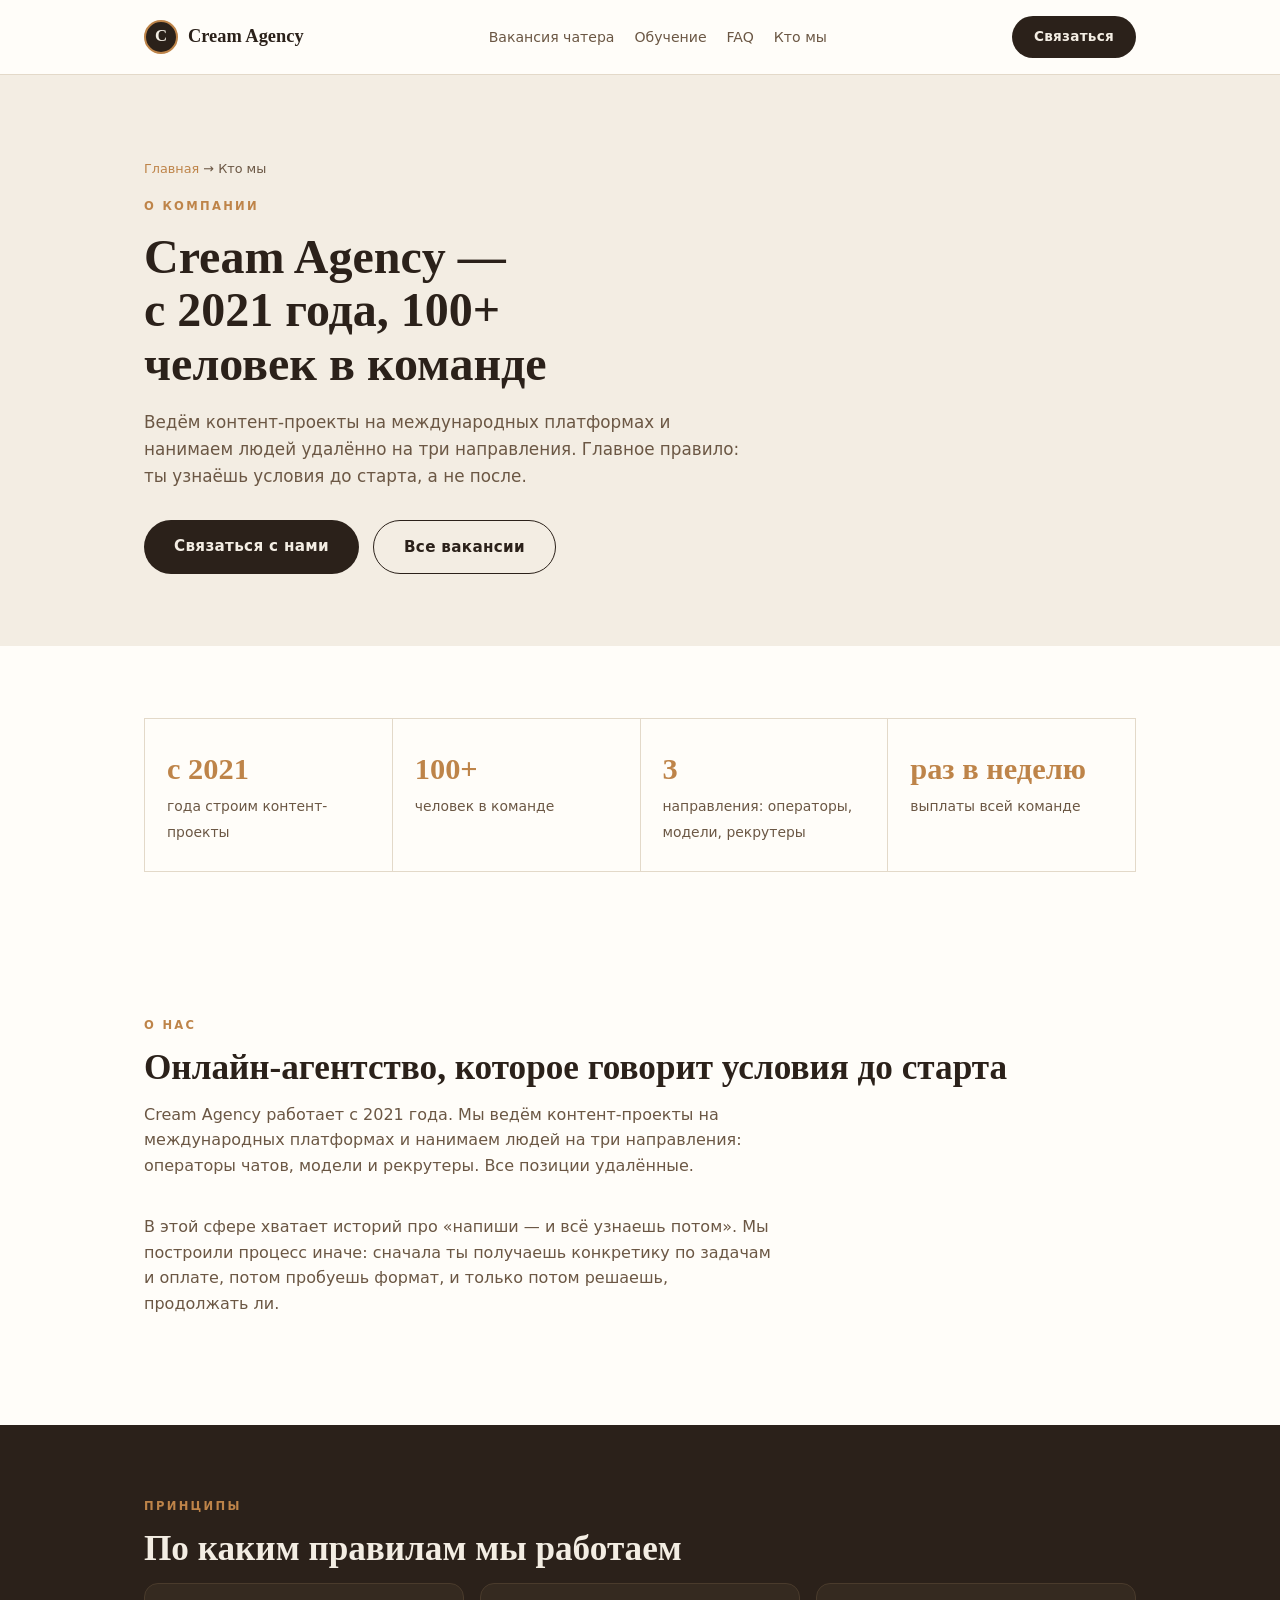
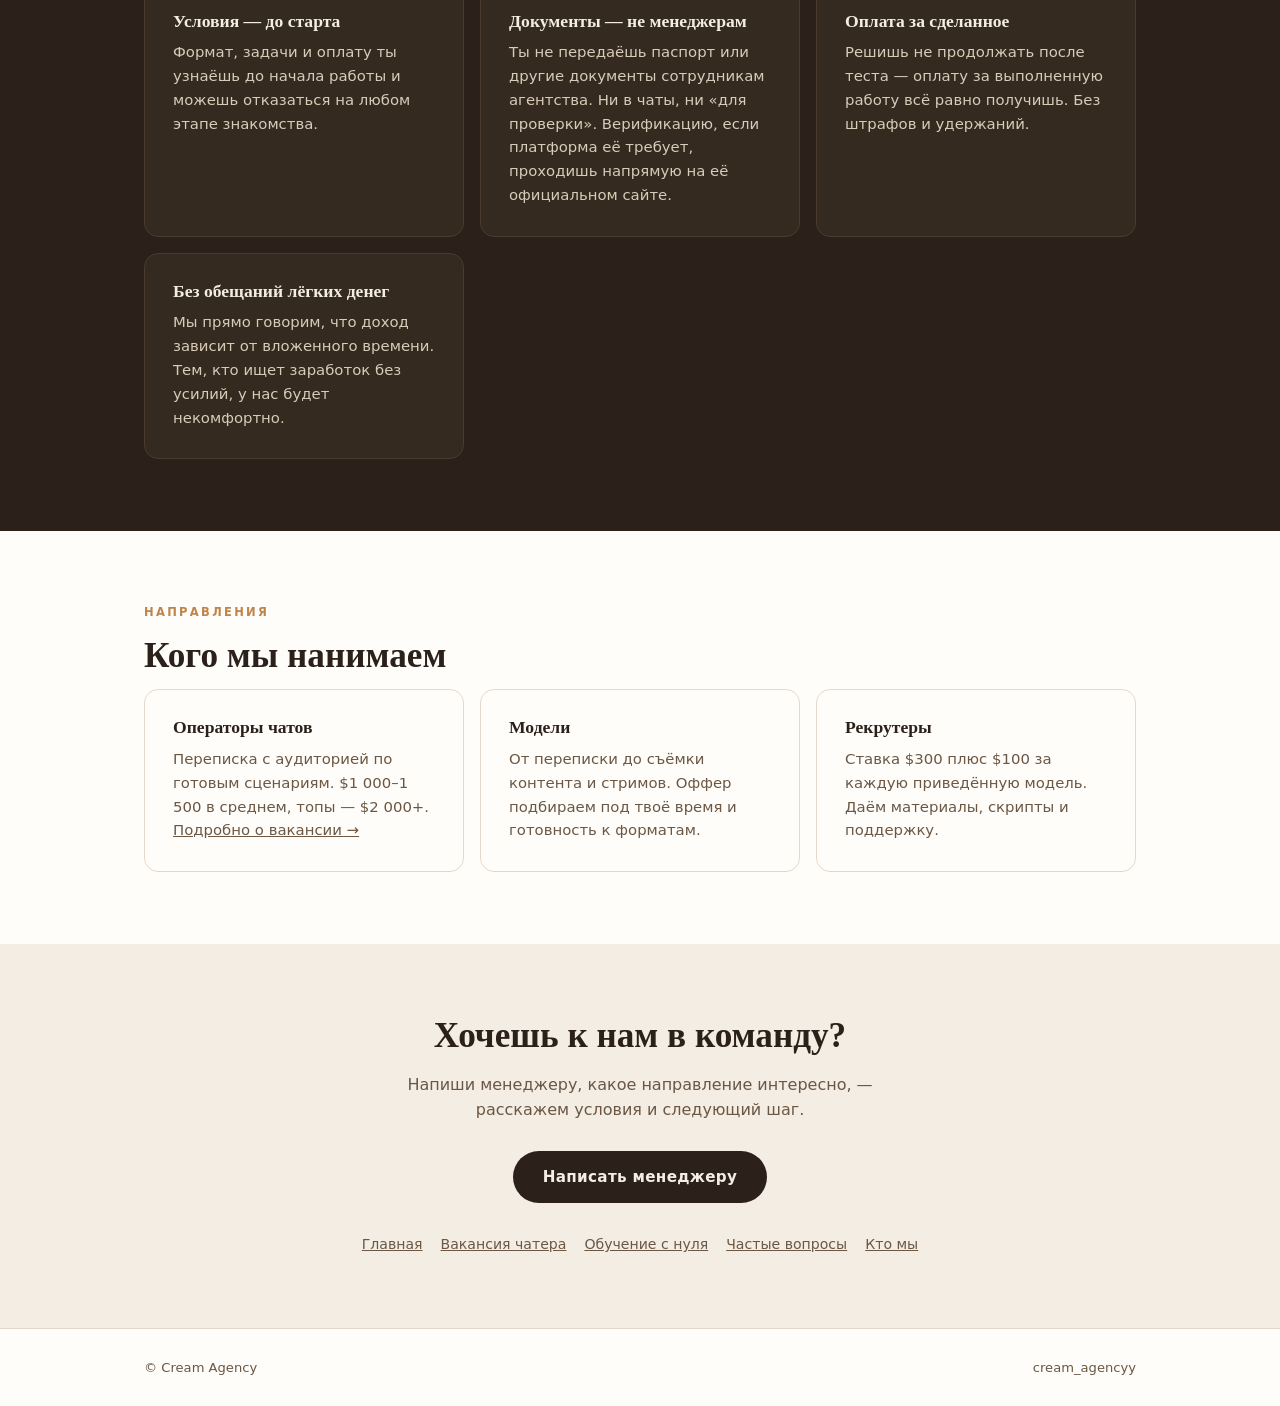
==== about/index.html @ 7ee2bc45 "Add real favicon files and 4 sitelink landing pages Google ignores data: URI favicons in search resu" ====
<!doctype html>
<html lang="ru">
<head>
<meta charset="utf-8">
<meta name="viewport" content="width=device-width, initial-scale=1">
<title>Кто мы — Cream Agency, онлайн-агентство с 2021 года</title>
<meta name="description" content="Cream Agency работает с 2021 года, в команде 100+ человек. Нанимаем операторов чатов, моделей и рекрутеров удалённо. Условия называем до старта работы.">
<link rel="canonical" href="https://creamagencyy.com/about/">
<meta property="og:type" content="website">
<meta property="og:url" content="https://creamagencyy.com/about/">
<meta property="og:title" content="Кто мы — Cream Agency">
<meta property="og:description" content="С 2021 года, 100+ человек в команде. Условия называем до старта, документы через агентство не проходят.">
<meta property="og:image" content="https://creamagencyy.com/og-image.png">
<meta name="twitter:card" content="summary">
<link rel="icon" href="/favicon.ico" sizes="any">
<link rel="icon" type="image/png" sizes="96x96" href="/favicon-96.png">
<link rel="apple-touch-icon" href="/apple-touch-icon.png">
<!-- Meta Pixel -->
<script>
!function(f,b,e,v,n,t,s)
{if(f.fbq)return;n=f.fbq=function(){n.callMethod?
n.callMethod.apply(n,arguments):n.queue.push(arguments)};
if(!f._fbq)f._fbq=n;n.push=n;n.loaded=!0;n.version='2.0';
n.queue=[];t=b.createElement(e);t.async=!0;
t.src=v;s=b.getElementsByTagName(e)[0];
s.parentNode.insertBefore(t,s)}(window,document,'script',
'https://connect.facebook.net/en_US/fbevents.js');
fbq('init', '1474831437740083');
fbq('track', 'PageView');
</script>
<noscript><img height="1" width="1" style="display:none" src="https://www.facebook.com/tr?id=1474831437740083&ev=PageView&noscript=1"></noscript>
<!-- End Meta Pixel -->
<!-- Google tag (gtag.js) -->
<script async src="https://www.googletagmanager.com/gtag/js?id=AW-18394571169"></script>
<script>
  window.dataLayer = window.dataLayer || [];
  function gtag(){dataLayer.push(arguments);}
  gtag('js', new Date());
  gtag('config', 'AW-18394571169');
</script>
<!-- End Google tag -->
<link rel="stylesheet" href="/assets/page.css">
</head>
<body>

<header>
  <div class="nav">
    <a class="logo" href="/"><span class="c">C</span>Cream Agency</a>
    <nav>
      <a href="/vacancy/">Вакансия чатера</a>
      <a href="/training/">Обучение</a>
      <a href="/faq/">FAQ</a>
      <a href="/about/">Кто мы</a>
    </nav>
    <a class="btn" href="https://t.me/crystaliiiikkm" target="_blank" rel="noopener" style="padding:10px 22px; font-size:.85rem;" data-meta-event="lead" data-btn="Связаться" data-loc="header" data-dest="telegram">Связаться</a>
  </div>
</header>

<section class="hero">
  <div class="wrap">
    <div class="crumbs"><a href="/">Главная</a> → Кто мы</div>
    <div class="eyebrow">О компании</div>
    <h1>Cream Agency — с 2021 года, 100+ человек в команде</h1>
    <p>Ведём контент-проекты на международных платформах и нанимаем людей удалённо на три направления. Главное правило: ты узнаёшь условия до старта, а не после.</p>
    <div class="cta">
      <a class="btn" href="https://t.me/crystaliiiikkm" target="_blank" rel="noopener" data-meta-event="lead" data-btn="Связаться с нами" data-loc="hero" data-dest="telegram">Связаться с нами</a>
      <a class="btn ghost" href="/#jobs">Все вакансии</a>
    </div>
  </div>
</section>

<section>
  <div class="wrap">
    <div class="stats">
      <div class="stat"><b>с 2021</b><span>года строим контент-проекты</span></div>
      <div class="stat"><b>100+</b><span>человек в команде</span></div>
      <div class="stat"><b>3</b><span>направления: операторы, модели, рекрутеры</span></div>
      <div class="stat"><b>раз в неделю</b><span>выплаты всей команде</span></div>
    </div>
  </div>
</section>

<section>
  <div class="wrap">
    <div class="eyebrow">О нас</div>
    <h2>Онлайн-агентство, которое говорит условия до старта</h2>
    <p class="lead">Cream Agency работает с 2021 года. Мы ведём контент-проекты на международных платформах и нанимаем людей на три направления: операторы чатов, модели и рекрутеры. Все позиции удалённые.</p>
    <p class="lead">В этой сфере хватает историй про «напиши — и всё узнаешь потом». Мы построили процесс иначе: сначала ты получаешь конкретику по задачам и оплате, потом пробуешь формат, и только потом решаешь, продолжать ли.</p>
  </div>
</section>

<section class="dark">
  <div class="wrap">
    <div class="eyebrow">Принципы</div>
    <h2>По каким правилам мы работаем</h2>
    <div class="cards">
      <div class="card">
        <h3>Условия — до старта</h3>
        <p>Формат, задачи и оплату ты узнаёшь до начала работы и можешь отказаться на любом этапе знакомства.</p>
      </div>
      <div class="card">
        <h3>Документы — не менеджерам</h3>
        <p>Ты не передаёшь паспорт или другие документы сотрудникам агентства. Ни в чаты, ни «для проверки». Верификацию, если платформа её требует, проходишь напрямую на её официальном сайте.</p>
      </div>
      <div class="card">
        <h3>Оплата за сделанное</h3>
        <p>Решишь не продолжать после теста — оплату за выполненную работу всё равно получишь. Без штрафов и удержаний.</p>
      </div>
      <div class="card">
        <h3>Без обещаний лёгких денег</h3>
        <p>Мы прямо говорим, что доход зависит от вложенного времени. Тем, кто ищет заработок без усилий, у нас будет некомфортно.</p>
      </div>
    </div>
  </div>
</section>

<section>
  <div class="wrap">
    <div class="eyebrow">Направления</div>
    <h2>Кого мы нанимаем</h2>
    <div class="cards">
      <div class="card"><h3>Операторы чатов</h3><p>Переписка с аудиторией по готовым сценариям. $1 000–1 500 в среднем, топы — $2 000+. <a href="/vacancy/">Подробно о вакансии →</a></p></div>
      <div class="card"><h3>Модели</h3><p>От переписки до съёмки контента и стримов. Оффер подбираем под твоё время и готовность к форматам.</p></div>
      <div class="card"><h3>Рекрутеры</h3><p>Ставка $300 плюс $100 за каждую приведённую модель. Даём материалы, скрипты и поддержку.</p></div>
    </div>
  </div>
</section>

<section class="final">
  <div class="wrap">
    <h2>Хочешь к нам в команду?</h2>
    <p>Напиши менеджеру, какое направление интересно, — расскажем условия и следующий шаг.</p>
    <a class="btn" href="https://t.me/crystaliiiikkm" target="_blank" rel="noopener" data-meta-event="lead" data-btn="Написать менеджеру" data-loc="final" data-dest="telegram">Написать менеджеру</a>
    <div class="links">
      <a href="/">Главная</a>
      <a href="/vacancy/">Вакансия чатера</a>
      <a href="/training/">Обучение с нуля</a>
      <a href="/faq/">Частые вопросы</a>
      <a href="/about/">Кто мы</a>
    </div>
  </div>
</section>

<footer>
  <div class="wrap">
    <span>© Cream Agency</span>
    <span>cream_agencyy</span>
  </div>
</footer>

<div class="mobilebar"><a class="btn" href="https://t.me/crystaliiiikkm" target="_blank" rel="noopener" data-meta-event="lead" data-btn="Написать менеджеру в Telegram" data-loc="mobilebar" data-dest="telegram">Написать менеджеру в Telegram</a></div>

<script>
(function(){
  var LEAD_KEY = 'cream_lead_sent';
  var ADS_KEY = 'cream_ads_conv_sent';
  var ADS_SEND_TO = 'AW-18394571169/a4uWCIO2juMcEKHDm8NE';

  function alreadySent(key){
    try { return sessionStorage.getItem(key) === '1'; } catch(err) { return false; }
  }
  function markSent(key){
    try { sessionStorage.setItem(key, '1'); } catch(err) {}
  }

  document.addEventListener('click', function(e){
    var el = e.target.closest('[data-meta-event="lead"]');
    if(!el) return;
    var params = {
      content_name: el.getAttribute('data-btn') || '',
      button_location: el.getAttribute('data-loc') || '',
      destination: el.getAttribute('data-dest') || ''
    };

    if(typeof fbq === 'function'){
      if(!alreadySent(LEAD_KEY)){
        fbq('track', 'Lead', params);
        markSent(LEAD_KEY);
      }
      fbq('trackCustom', 'CTAClick', params);
    }

    if(typeof gtag === 'function' && !alreadySent(ADS_KEY)){
      gtag('event', 'conversion', {
        send_to: ADS_SEND_TO,
        value: 50,
        currency: 'PLN'
      });
      markSent(ADS_KEY);
    }
  });
})();
</script>

</body>
</html>
---- assets/page.css ----
:root{
  --cream:#F3EDE3; --milk:#FFFDF9; --espresso:#2B211A; --caramel:#BE8449; --cocoa:#6B5744; --line:#E3D9C9;
}
*{box-sizing:border-box; margin:0;}
html{scroll-behavior:smooth;}
body{background:var(--milk); color:var(--espresso); font-family:"Segoe UI",system-ui,sans-serif; line-height:1.6;}
h1,h2,h3{font-family:Georgia,"Times New Roman",serif; line-height:1.12; text-wrap:balance; font-weight:600;}
a{color:inherit;}
.wrap{max-width:1040px; margin:0 auto; padding:0 24px;}
.eyebrow{font-size:.72rem; letter-spacing:.2em; text-transform:uppercase; color:var(--caramel); font-weight:700; margin-bottom:14px;}
.btn{display:inline-block; background:var(--espresso); color:var(--cream); padding:14px 30px; border-radius:999px; text-decoration:none; font-weight:600; font-size:.95rem; letter-spacing:.02em; transition:opacity .15s;}
.btn:hover{opacity:.85;}
.btn.ghost{background:transparent; color:var(--espresso); border:1.5px solid var(--espresso);}
section{padding:72px 0;}
h2{font-size:clamp(1.6rem,3.5vw,2.2rem); margin-bottom:14px;}
.lead{color:var(--cocoa); max-width:62ch; margin-bottom:36px;}

header{position:sticky; top:0; background:rgba(255,253,249,.93); backdrop-filter:blur(8px); border-bottom:1px solid var(--line); z-index:10;}
.nav{display:flex; align-items:center; justify-content:space-between; padding:16px 24px; max-width:1040px; margin:0 auto;}
.logo{display:flex; align-items:center; gap:10px; font-family:Georgia,serif; font-size:1.15rem; font-weight:700; text-decoration:none;}
.logo .c{width:34px; height:34px; border-radius:50%; background:var(--espresso); color:var(--cream); display:flex; align-items:center; justify-content:center; font-size:1.05rem; border:2px solid var(--caramel);}
.nav nav{display:flex; gap:20px; font-size:.88rem;}
.nav nav a{text-decoration:none; color:var(--cocoa);}
.nav nav a:hover{color:var(--espresso);}
@media (max-width:720px){ .nav nav{display:none;} }

.hero{background:var(--cream); padding:84px 0 72px;}
.hero h1{font-size:clamp(2rem,5vw,3rem); max-width:20ch; margin-bottom:18px;}
.hero p{font-size:1.05rem; max-width:58ch; color:var(--cocoa); margin-bottom:30px;}
.crumbs{font-size:.8rem; color:var(--cocoa); margin-bottom:18px;}
.crumbs a{color:var(--caramel); text-decoration:none;}
.cta{display:flex; gap:14px; flex-wrap:wrap;}

.stats{display:grid; grid-template-columns:repeat(auto-fit,minmax(190px,1fr)); gap:1px; background:var(--line); border:1px solid var(--line);}
.stat{background:var(--milk); padding:26px 22px;}
.stat b{display:block; font-family:Georgia,serif; font-size:1.9rem; color:var(--caramel); font-variant-numeric:tabular-nums;}
.stat span{font-size:.87rem; color:var(--cocoa);}

.cards{display:grid; grid-template-columns:repeat(auto-fit,minmax(280px,1fr)); gap:16px;}
.card{border:1px solid var(--line); border-radius:14px; padding:28px; background:var(--milk);}
.card.tint{background:var(--cream);}
.card h3{font-size:1.1rem; margin-bottom:10px;}
.card p{font-size:.93rem; color:var(--cocoa);}
.card ul{padding-left:18px; display:grid; gap:8px; font-size:.93rem; color:var(--cocoa); margin-top:10px;}

.steps{display:grid; grid-template-columns:repeat(auto-fit,minmax(190px,1fr)); gap:14px; counter-reset:step;}
.step{background:var(--cream); border-radius:14px; padding:24px; counter-increment:step;}
.step::before{content:"0" counter(step); font-family:Georgia,serif; font-size:1.8rem; color:var(--caramel); display:block; margin-bottom:8px;}
.step h3{font-size:1rem; margin-bottom:6px;}
.step p{font-size:.87rem; color:var(--cocoa);}

.dark{background:var(--espresso); color:var(--cream);}
.dark .eyebrow{color:var(--caramel);}
.dark .lead{color:#C9B8A4;}
.dark .card{background:#352A20; border-color:#4A3B2C;}
.dark .card p,.dark .card ul{color:#D8CBB8;}

.faq{max-width:760px;}
details{border-bottom:1px solid var(--line); padding:16px 0;}
summary{cursor:pointer; font-weight:600; font-size:1rem; list-style:none; display:flex; justify-content:space-between; gap:14px;}
summary::-webkit-details-marker{display:none;}
summary::after{content:"+"; font-family:Georgia,serif; color:var(--caramel); font-size:1.3rem; line-height:1;}
details[open] summary::after{content:"\2013";}
details p{margin-top:10px; color:var(--cocoa); font-size:.93rem; max-width:64ch;}

.final{background:var(--cream); text-align:center;}
.final h2{max-width:24ch; margin:0 auto 16px;}
.final p{max-width:52ch; margin:0 auto 28px; color:var(--cocoa);}
.links{display:flex; gap:18px; flex-wrap:wrap; justify-content:center; margin-top:30px; font-size:.88rem;}
.links a{color:var(--cocoa);}
footer{padding:28px 0; border-top:1px solid var(--line); font-size:.82rem; color:var(--cocoa);}
footer .wrap{display:flex; justify-content:space-between; gap:14px; flex-wrap:wrap;}

.mobilebar{display:none;}
@media (max-width:640px){
  section{padding:50px 0;}
  .wrap{padding:0 18px;}
  .hero{padding:56px 0 48px;}
  .hero h1{font-size:1.9rem;}
  .hero p{font-size:.98rem;}
  h2{font-size:1.45rem;}
  .lead{margin-bottom:26px; font-size:.95rem;}
  .cta{flex-direction:column;}
  .cta .btn{text-align:center; width:100%; padding:15px 20px;}
  .stats{grid-template-columns:1fr 1fr;}
  .stat{padding:18px 16px;}
  .stat b{font-size:1.45rem;}
  .stat span{font-size:.8rem;}
  .card{padding:22px;}
  .steps{grid-template-columns:1fr;}
  .step{display:grid; grid-template-columns:auto 1fr; gap:4px 16px; align-items:start; padding:18px 20px;}
  .step::before{grid-row:1 / span 2; font-size:1.5rem; margin:0;}
  .nav{padding:12px 18px;}
  .nav > .btn{display:none;}
  summary{font-size:.95rem;}
  body{padding-bottom:74px;}
  .mobilebar{display:block; position:fixed; left:0; right:0; bottom:0; z-index:20; background:rgba(255,253,249,.95); backdrop-filter:blur(8px); border-top:1px solid var(--line); padding:12px 18px;}
  .mobilebar .btn{display:block; text-align:center; width:100%; padding:14px;}
}
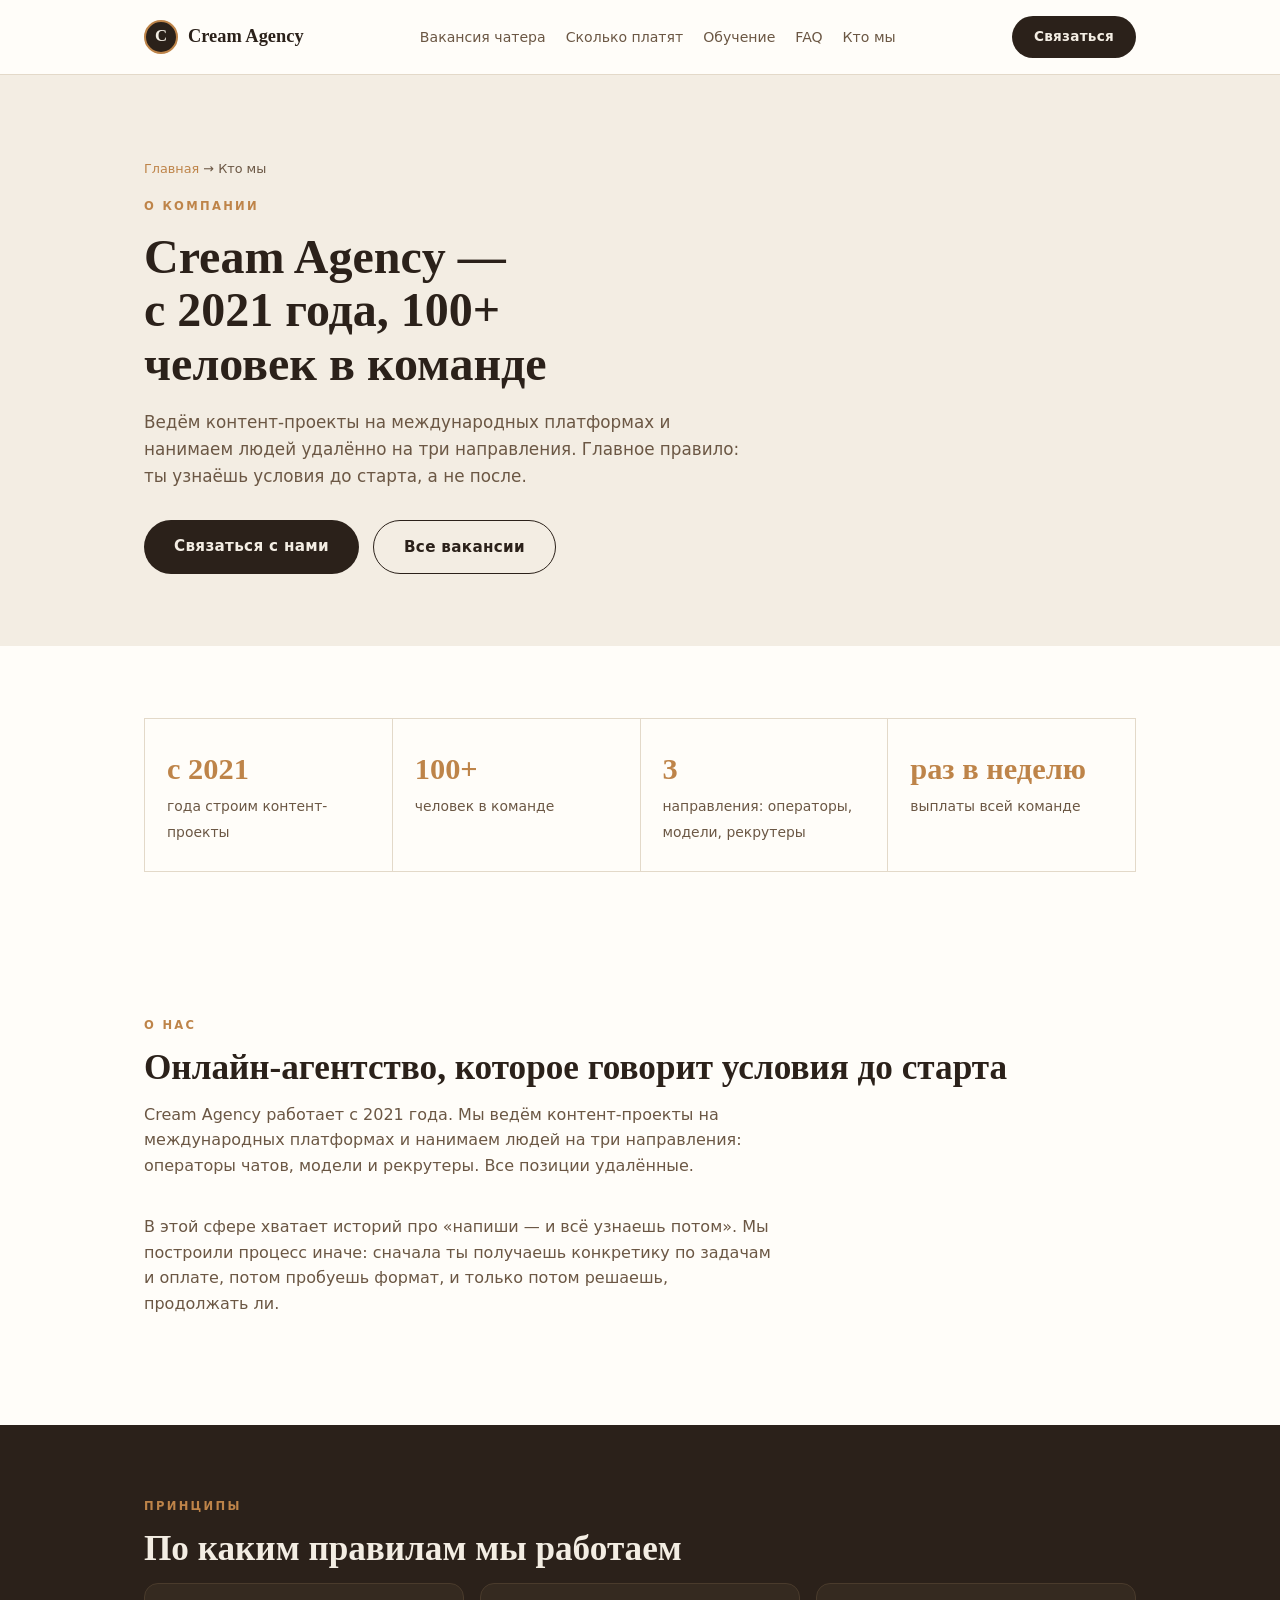
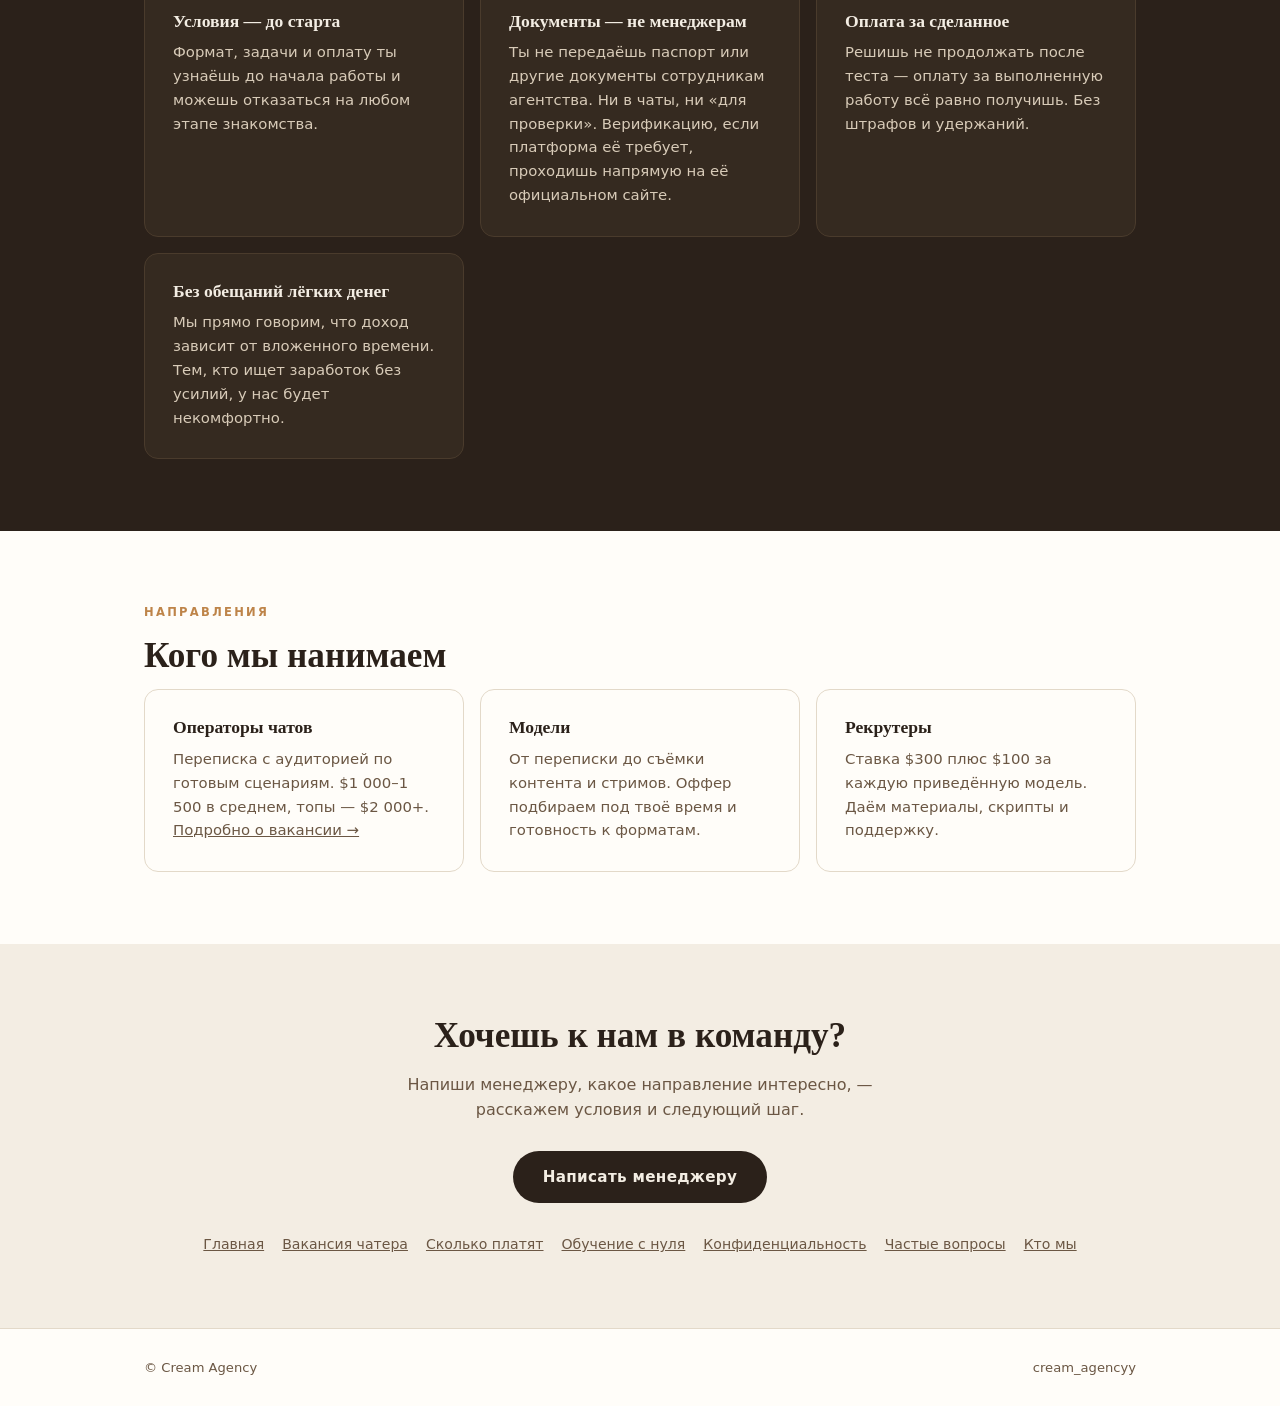
==== commit 8be43825: "Add /payouts/ and /privacy/ sitelink pages, cross-link all six Google Ads allows six sitelinks per c" ====
--- a/about/index.html
+++ b/about/index.html
@@ -48,6 +48,7 @@
     <a class="logo" href="/"><span class="c">C</span>Cream Agency</a>
     <nav>
       <a href="/vacancy/">Вакансия чатера</a>
+      <a href="/payouts/">Сколько платят</a>
       <a href="/training/">Обучение</a>
       <a href="/faq/">FAQ</a>
       <a href="/about/">Кто мы</a>
@@ -134,7 +135,9 @@
     <div class="links">
       <a href="/">Главная</a>
       <a href="/vacancy/">Вакансия чатера</a>
+      <a href="/payouts/">Сколько платят</a>
       <a href="/training/">Обучение с нуля</a>
+      <a href="/privacy/">Конфиденциальность</a>
       <a href="/faq/">Частые вопросы</a>
       <a href="/about/">Кто мы</a>
     </div>
